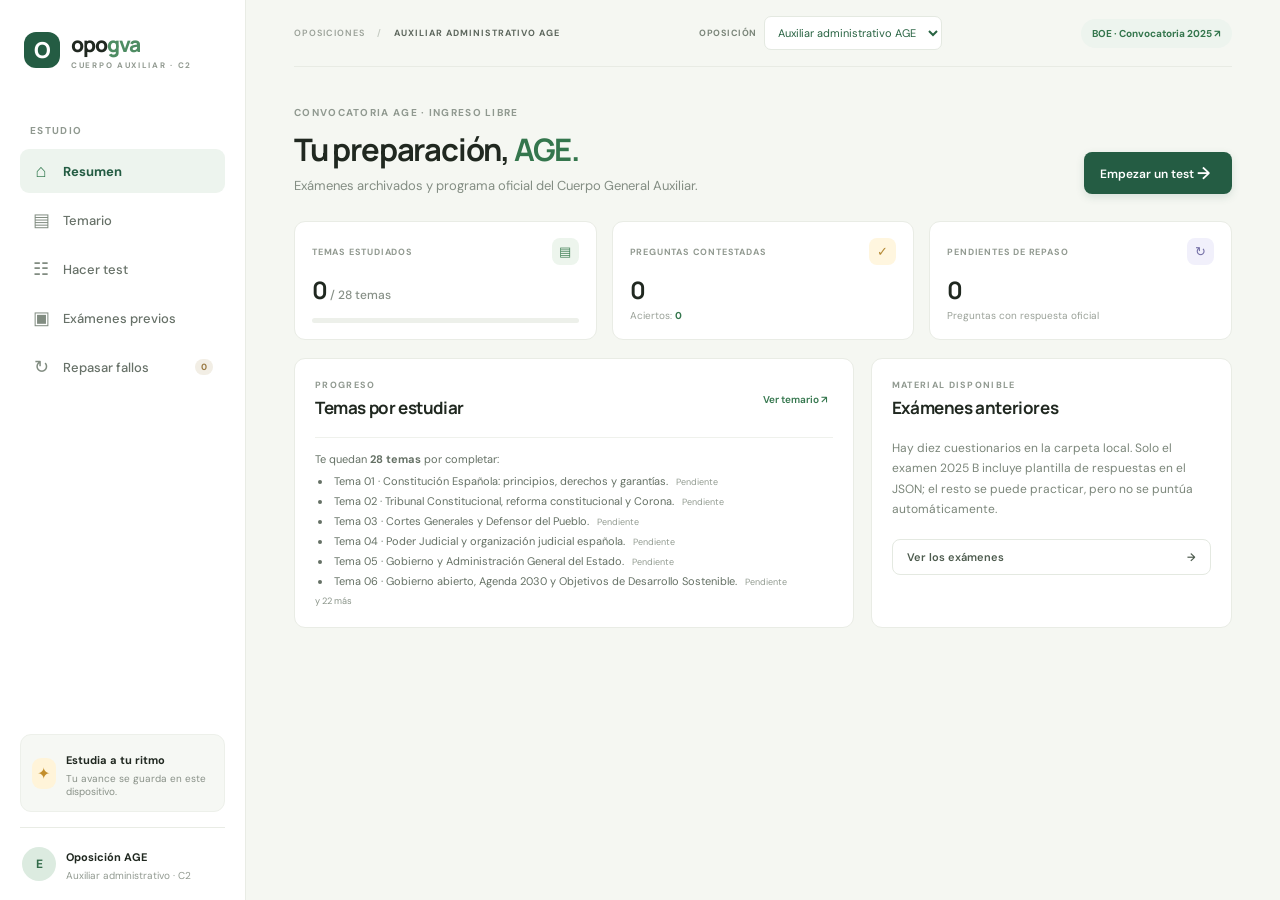
==== age.html @ a56fab12 "Añadir oposicion AUX ADM AGE" ====
<!doctype html>
<html lang="es"><head><meta charset="utf-8"><meta name="viewport" content="width=device-width,initial-scale=1"><meta name="theme-color" content="#f5f7f2"><title>OpoGVA · Auxiliar AGE</title><link rel="stylesheet" href="css/styles.css"><script src="js/age-exams.js" defer></script><script src="js/age-app.js" defer></script></head>
<body><div class="app-shell"><aside class="sidebar"><a class="brand" href="#inicio"><span class="brand-mark">O</span><span>opo<span class="brand-accent">gva</span><small>CUERPO AUXILIAR · C2</small></span></a><div class="nav-label">ESTUDIO</div><nav class="main-nav" aria-label="Navegación"><button class="nav-item active" data-age-view="inicio"><span>⌂</span> Resumen</button><button class="nav-item" data-age-view="temario"><span>▤</span> Temario</button><button class="nav-item" data-age-view="test"><span>☷</span> Hacer test</button><button class="nav-item" data-age-view="examenes"><span>▣</span> Exámenes previos</button><button class="nav-item" data-age-view="fallos"><span>↻</span> Repasar fallos <b class="error-badge" id="age-error-badge">0</b></button></nav><div class="sidebar-bottom"><div class="streak-icon">✦</div><div><strong>Estudia a tu ritmo</strong><p>Tu avance se guarda en este dispositivo.</p></div></div><div class="profile"><div class="avatar">E</div><div><strong>Oposición AGE</strong><small>Auxiliar administrativo · C2</small></div></div></aside>
<main class="main-content"><header class="topbar"><div class="breadcrumb">OPOSICIONES <span>/</span> <strong>AUXILIAR ADMINISTRATIVO AGE</strong></div><label class="opposition-switch-label" for="opposition-switch-age">Oposición<select id="opposition-switch-age" class="opposition-switch"><option value="gva">Auxiliar administrativo GVA</option><option value="age" selected>Auxiliar administrativo AGE</option></select></label><a class="source-chip" href="https://boe.es/buscar/doc.php?id=BOE-A-2025-26262" target="_blank" rel="noopener">BOE · Convocatoria 2025 ↗</a></header>
<section id="age-view-inicio" class="view active-view"><div class="welcome-row"><div><p class="eyebrow">CONVOCATORIA AGE · INGRESO LIBRE</p><h1>Tu preparación, <em>AGE.</em></h1><p class="subtitle">Exámenes archivados y programa oficial del Cuerpo General Auxiliar.</p></div><button class="primary-button" data-age-go="test">Empezar un test <span>→</span></button></div><div class="stats-grid"><article class="stat-card"><div class="stat-top"><span>TEMAS ESTUDIADOS</span><span class="stat-icon green">▤</span></div><div class="stat-value"><span id="age-topics-done">0</span><small> / 28 temas</small></div><div class="progress-track"><span id="age-topic-progress"></span></div></article><article class="stat-card"><div class="stat-top"><span>PREGUNTAS CONTESTADAS</span><span class="stat-icon yellow">✓</span></div><div class="stat-value" id="age-answered-count">0</div><div class="stat-note">Aciertos: <strong id="age-correct-count">0</strong></div></article><article class="stat-card"><div class="stat-top"><span>PENDIENTES DE REPASO</span><span class="stat-icon lilac">↻</span></div><div class="stat-value" id="age-missed-count">0</div><div class="stat-note">Preguntas con respuesta oficial</div></article></div><div class="content-grid"><section class="panel"><div class="panel-heading"><div><p class="eyebrow">PROGRESO</p><h2>Temas por estudiar</h2></div><button class="text-button" data-age-go="temario">Ver temario ↗</button></div><div id="age-remaining" class="topic-remaining"></div></section><section class="panel"><div class="panel-heading"><div><p class="eyebrow">MATERIAL DISPONIBLE</p><h2>Exámenes anteriores</h2></div></div><p class="panel-description">Hay diez cuestionarios en la carpeta local. Solo el examen 2025 B incluye plantilla de respuestas en el JSON; el resto se puede practicar, pero no se puntúa automáticamente.</p><button class="secondary-button wide-button" data-age-go="examenes">Ver los exámenes <span>→</span></button></section></div></section>
<section id="age-view-temario" class="view"><div class="page-heading"><p class="eyebrow">PROGRAMA OFICIAL · CONVOCATORIA 2025</p><h1>Temario <em>AGE.</em></h1><p class="subtitle">28 temas: 16 de Organización pública y 12 de Actividad administrativa y ofimática.</p></div><div class="notice"><span>ⓘ</span><p>En la carpeta AUX ADM AGE no hay apuntes desarrollados de temario, solo exámenes y documentos de preguntas. Aquí tienes el índice del programa vigente y el enlace al <a href="https://boe.es/buscar/doc.php?id=BOE-A-2025-26262" target="_blank" rel="noopener">Anexo I, apartado 5 del BOE</a>, que contiene el temario oficial completo. La carpeta ADMIN AGE contiene material de otro cuerpo y no se mezcla con esta oposición.</p></div><div id="age-topic-list" class="topic-list"></div></section>
<section id="age-view-test" class="view"><div class="page-heading"><p class="eyebrow">PRÁCTICA CON EXÁMENES AGE</p><h1>Hacer un <em>test.</em></h1><p class="subtitle">Practica un examen o mezcla todas las preguntas archivadas.</p></div><div class="notice"><span>ⓘ</span><p>Las preguntas sin respuesta en el JSON se muestran para practicar, pero no se puntúan. Consulta el PDF original para comprobarlas.</p></div><div class="test-setup panel"><label for="age-test-exam">Examen</label><select id="age-test-exam"></select><label for="age-test-size">Preguntas</label><select id="age-test-size"><option value="10">10 preguntas</option><option value="20">20 preguntas</option><option value="all">Todas las preguntas</option></select><button class="primary-button" id="age-start-test">Comenzar test →</button></div><div id="age-quiz-source" class="exam-source"></div><div id="age-quiz-area"></div></section>
<section id="age-view-examenes" class="view"><div class="page-heading"><p class="eyebrow">CUESTIONARIOS DE AÑOS ANTERIORES</p><h1>Exámenes <em>AGE.</em></h1><p class="subtitle">Diez exámenes en JSON con acceso a los PDF originales.</p></div><div class="test-setup panel"><label for="age-exam-select">Convocatoria</label><select id="age-exam-select"></select><label for="age-exam-size">Preguntas</label><select id="age-exam-size"><option value="10">10 preguntas</option><option value="20">20 preguntas</option><option value="all">Examen completo</option></select><button class="primary-button" id="age-start-exam">Empezar examen →</button></div><div id="age-exam-source" class="exam-source"></div><div id="age-exam-area"></div></section>
<section id="age-view-fallos" class="view"><div class="page-heading"><p class="eyebrow">REPETICIÓN INTELIGENTE</p><h1>Repaso de <em>fallos AGE.</em></h1><p class="subtitle">Preguntas falladas cuya respuesta consta en la plantilla disponible.</p></div><div id="age-review-area"></div></section>
</main></div></body></html>
---- css/styles.css ----
@import url('https://fonts.googleapis.com/css2?family=DM+Sans:wght@400;500;600;700&family=Manrope:wght@400;500;600;700;800&display=swap');
:root{font-family:'DM Sans',sans-serif;color:#202820;background:#f5f7f2;font-synthesis:none;text-rendering:optimizeLegibility;--green:#245c43;--muted:#7d877d;--line:#e9ece5;--paper:#fff}*{box-sizing:border-box}body{margin:0;min-width:320px}.app-shell{min-height:100vh}.sidebar{position:fixed;inset:0 auto 0 0;width:246px;background:#fff;border-right:1px solid var(--line);padding:30px 20px 18px;display:flex;flex-direction:column;z-index:2}.brand{display:flex;align-items:center;gap:11px;color:#202820;text-decoration:none;font-family:Manrope,sans-serif;font-size:21px;font-weight:800;letter-spacing:-1px;margin:0 0 54px 4px}.brand-mark{width:36px;height:36px;background:#245c43;color:white;border-radius:12px;display:grid;place-items:center;font-size:22px}.brand-accent{color:#4e8c63}.brand small{display:block;font-family:'DM Sans',sans-serif;font-size:8px;letter-spacing:1.7px;color:#929a91;font-weight:700;margin-top:2px}.nav-label,.eyebrow{font-size:10px;font-weight:700;letter-spacing:1.3px;color:#909990}.nav-label{padding:0 10px;margin-bottom:12px}.main-nav{display:grid;gap:5px}.nav-item{height:44px;border:0;background:transparent;text-align:left;padding:0 12px;color:#677168;border-radius:9px;font:500 13px 'DM Sans',sans-serif;cursor:pointer;display:flex;align-items:center;gap:13px}.nav-item span{font-size:18px;width:18px;text-align:center;color:#818c81}.nav-item.active{background:#edf4ee;color:#245c43;font-weight:700}.nav-item.active span{color:#347b50}.sidebar-bottom{margin-top:auto;background:#f6f8f4;border:1px solid #edf0ea;border-radius:11px;padding:13px 11px;display:flex;align-items:center;gap:10px}.streak-icon{width:31px;height:31px;display:grid;place-items:center;background:#fff4d9;border-radius:9px;color:#c38e2b}.sidebar-bottom strong,.profile strong{font-size:11px}.sidebar-bottom p{font-size:10px;color:#899188;margin:3px 0 0}.profile{border-top:1px solid var(--line);padding:17px 2px 0;margin-top:15px;display:flex;align-items:center;gap:10px}.avatar{width:34px;height:34px;background:#dcebe0;border-radius:50%;display:grid;place-items:center;color:#326b49;font-weight:700;font-size:12px}.profile small{display:block;color:#929a91;font-size:10px;margin-top:3px}.more{margin-left:auto;color:#8b948a;font-size:20px}.main-content{margin-left:246px;max-width:1500px;padding:0 48px 30px}.topbar{height:67px;border-bottom:1px solid #e8ebe4;display:flex;align-items:center;justify-content:space-between}.breadcrumb{font-size:9px;letter-spacing:1px;color:#9aa198;font-weight:600}.breadcrumb span{padding:0 9px;color:#c3c9c0}.breadcrumb strong{color:#5d675d}.icon-button{border:1px solid var(--line);background:#fff;width:32px;height:32px;border-radius:9px;color:#657167}.view{display:none;padding-top:39px}.active-view{display:block}.welcome-row{display:flex;justify-content:space-between;align-items:end;margin-bottom:27px}.eyebrow{margin:0 0 9px}h1,h2,h3,p{margin-top:0}h1{font:700 31px Manrope,sans-serif;letter-spacing:-1.2px;margin-bottom:7px}h1 em{font-style:normal;color:#34764d}.subtitle{font-size:13px;color:#838d83;margin-bottom:0}.primary-button{height:42px;border:0;border-radius:8px;background:#245c43;color:white;padding:0 16px;font:600 12px 'DM Sans',sans-serif;cursor:pointer;box-shadow:0 3px 8px #245c4325}.primary-button span{font-size:17px;vertical-align:-1px;margin-right:6px}.stats-grid{display:grid;grid-template-columns:repeat(3,1fr);gap:15px;margin-bottom:18px}.stat-card,.panel{background:#fff;border:1px solid #e9ece5;border-radius:11px}.stat-card{padding:16px 17px 15px;min-height:119px}.stat-top{display:flex;align-items:center;justify-content:space-between;color:#929a91;font-size:9px;font-weight:700;letter-spacing:.8px}.stat-icon{width:27px;height:27px;border-radius:8px;display:grid;place-items:center;font-size:13px}.green{color:#438258;background:#edf5ed}.yellow{color:#b48935;background:#fff6df}.lilac{color:#7671a7;background:#f1f0fb}.stat-value{font:700 24px Manrope,sans-serif;margin:8px 0 3px;letter-spacing:-.7px}.stat-value small{font:500 12px 'DM Sans',sans-serif;color:#879087;letter-spacing:0}.stat-note{font-size:10px;color:#9aa198}.content-grid{display:grid;grid-template-columns:1.55fr 1fr;gap:17px}.panel{padding:20px}.panel-heading{display:flex;align-items:center;justify-content:space-between}.panel-heading .eyebrow{font-size:9px;margin-bottom:5px}.panel h2{font:700 17px Manrope,sans-serif;letter-spacing:-.4px;margin-bottom:0}.text-button{border:0;background:transparent;color:#34764d;font:600 10px 'DM Sans',sans-serif;cursor:pointer}.text-button span{font-size:14px;margin-left:5px}.week-days{display:grid;grid-template-columns:repeat(7,1fr);gap:7px;margin-top:21px}.day{border:1px solid #edf0ea;border-radius:8px;text-align:center;padding:9px 2px;color:#8e978d;font-size:9px}.day b{display:block;font-size:12px;color:#4b554b;margin-top:6px}.day.today{border-color:#a4c5a7;background:#f1f7f0;color:#34764d}.day.today b{color:#245c43}.plan-empty{display:flex;align-items:center;gap:12px;border-top:1px solid #eff1ec;margin-top:17px;padding-top:16px}.empty-spark{width:35px;height:35px;flex:0 0 auto;border-radius:10px;background:#f1f6ee;color:#51845b;display:grid;place-items:center}.plan-empty strong{font-size:11px}.plan-empty p{font-size:10px;color:#899188;margin:4px 0 0;line-height:1.5}.round-arrow{border:1px solid #e8ece5;background:white;color:#34764d;width:30px;height:30px;flex:0 0 auto;border-radius:50%;cursor:pointer;margin-left:auto}.next-card{display:flex;align-items:center;gap:11px;background:#f8faf6;border:1px solid #eff1ec;border-radius:9px;padding:13px 11px;margin-top:18px}.book-icon{width:35px;height:35px;flex:0 0 auto;border-radius:9px;background:#e8f1e7;color:#498258;display:grid;place-items:center;font-size:18px}.next-copy{flex:1}.tag{font-size:8px;font-weight:700;letter-spacing:.9px;color:#65906a}.next-copy h3{font:700 12px Manrope,sans-serif;margin:5px 0}.next-copy p{font-size:9px;line-height:1.45;color:#879087;margin:0}.quote{border-top:1px solid #eff1ec;margin-top:17px;padding-top:14px;display:flex;align-items:center;gap:8px}.quote span{font:28px Georgia;color:#9cba9d}.quote p{font:italic 11px Georgia;color:#718071;margin:0}.disclaimer{font-size:9px;color:#9aa198;margin-top:17px}.page-heading{margin:6px 0 23px}.page-heading h1{margin-bottom:8px}.notice{border:1px solid #e4eadf;background:#f0f5ed;border-radius:9px;padding:12px 14px;display:flex;gap:10px;align-items:center;color:#547052;font-size:11px;margin-bottom:19px}.notice p{margin:0;line-height:1.5}.topic-list{display:grid;gap:10px}.topic{display:flex;align-items:center;gap:13px;padding:15px 16px;background:white;border:1px solid var(--line);border-radius:10px}.topic-number{width:33px;height:33px;display:grid;place-items:center;background:#f0f5ee;border-radius:9px;color:#34764d;font-size:11px;font-weight:700}.topic h3{font:700 13px Manrope,sans-serif;margin:0 0 4px}.topic p{font-size:10px;color:#899188;margin:0}.topic-status{margin-left:auto;color:#8d968c;font-size:9px}.quiz-card{max-width:720px;background:#fff;border:1px solid var(--line);border-radius:12px;padding:24px}.quiz-meta{display:flex;justify-content:space-between;color:#8e978d;font-size:10px}.quiz-progress{height:4px;background:#edf0ea;border-radius:4px;margin:13px 0 25px;overflow:hidden}.quiz-progress span{display:block;height:100%;background:#4b8658;transition:width .2s}.quiz-card h2{font:700 18px/1.5 Manrope,sans-serif;letter-spacing:-.4px;margin-bottom:19px}.answers{display:grid;gap:9px}.answer{padding:12px 13px;border:1px solid #e8ece5;border-radius:8px;background:white;text-align:left;font:12px 'DM Sans',sans-serif;color:#455045;cursor:pointer}.answer:hover{border-color:#a8c6a6}.answer.correct{border-color:#67a274;background:#eff7ef;color:#28623d}.answer.incorrect{border-color:#d89a91;background:#fff2f0;color:#9a4035}.answer:disabled{cursor:default}.feedback{font-size:12px;line-height:1.6;margin-top:14px;padding:11px;border-radius:8px;background:#f5f7f2}.quiz-actions{display:flex;justify-content:flex-end;margin-top:17px}.secondary-button{border:1px solid #e4e9e1;background:#fff;border-radius:8px;padding:10px 14px;font:600 11px 'DM Sans',sans-serif;color:#4d5b4e;cursor:pointer}.flashcard-wrap{max-width:620px}.flashcard{width:100%;min-height:270px;padding:26px;border:1px solid #e4eadf;border-radius:14px;background:linear-gradient(145deg,#fff 40%,#f0f5ed);display:flex;flex-direction:column;text-align:left;cursor:pointer;color:#263327}.flashcard .eyebrow{width:100%;display:flex;justify-content:space-between}.flashcard strong{font:700 21px/1.5 Manrope,sans-serif;max-width:480px;margin:auto 0;letter-spacing:-.5px}.card-hint{font-size:10px;color:#7a8b79;margin-top:25px}.flash-controls{display:flex;justify-content:space-between;margin-top:12px}
@media(max-width:900px){.sidebar{width:205px;padding-inline:15px}.main-content{margin-left:205px;padding-inline:27px}.content-grid{grid-template-columns:1fr}.continue-panel{min-height:210px}}@media(max-width:620px){.sidebar{position:static;width:auto;height:auto;padding:12px 15px;border-right:0;border-bottom:1px solid var(--line);display:block}.brand{margin:0 0 12px}.nav-label,.sidebar-bottom,.profile{display:none}.main-nav{display:flex;overflow:auto;gap:4px}.nav-item{white-space:nowrap;height:38px;padding-inline:10px;font-size:11px;gap:7px}.nav-item span{font-size:15px}.main-content{margin-left:0;padding:0 16px 25px}.topbar{height:50px}.breadcrumb{font-size:8px}.view{padding-top:27px}.welcome-row{align-items:start;flex-direction:column;gap:17px}h1{font-size:26px}.primary-button{height:39px}.stats-grid{gap:8px}.stat-card{padding:12px 10px;min-height:108px}.stat-top{font-size:7px;letter-spacing:.4px}.stat-icon{width:23px;height:23px}.stat-value{font-size:19px}.stat-value small{font-size:10px}.stat-note{font-size:9px}.panel{padding:15px}.week-days{gap:4px}.day{font-size:8px;padding:8px 0}.day b{font-size:11px}.text-button{font-size:9px}.quiz-card{padding:17px}.quiz-card h2{font-size:16px}.flashcard{min-height:240px;padding:20px}.flashcard strong{font-size:18px}}
/* Estudio por convocatoria, diseño adaptable */
.source-chip{font-size:10px;color:#34764d;background:#edf4ee;border-radius:20px;padding:8px 11px;text-decoration:none;font-weight:700}.progress-track,.quiz-progress{height:5px;background:#edf0ea;border-radius:8px;overflow:hidden}.progress-track{margin-top:12px}.progress-track span,.quiz-progress span{display:block;height:100%;background:#4b8658;border-radius:8px;transition:width .25s}.stat-note strong{color:#34764d}.block-progress{display:grid;gap:20px;margin-top:22px}.block-row>div:first-child{display:flex;justify-content:space-between;align-items:center;font-size:11px}.block-row strong{font-size:12px}.block-row span{font-size:10px;color:#879087}.panel-description{font-size:12px;line-height:1.7;color:#7b867a;margin:19px 0}.wide-button{width:100%;display:flex;justify-content:space-between;align-items:center}.official-note{border-top:1px solid #eff1ec;margin-top:20px;padding-top:13px;color:#929a91;font-size:9px;line-height:1.6}.topic-filters{display:flex;gap:7px;margin:0 0 15px}.filter-button{border:1px solid #e6eae3;background:#fff;border-radius:20px;padding:8px 12px;color:#687368;font:600 10px 'DM Sans',sans-serif;cursor:pointer}.filter-button span{color:#97a096;margin-left:4px}.filter-button.active{background:#edf4ee;border-color:#dce9dc;color:#286342}.topic-list{display:grid;gap:9px}.topic-card{background:#fff;border:1px solid #e7ebe4;border-radius:10px;overflow:hidden}.topic-card[open]{border-color:#cbdcc9}.topic-card summary{list-style:none;display:flex;align-items:center;gap:12px;padding:13px 15px;cursor:pointer}.topic-card summary::-webkit-details-marker{display:none}.topic-number{width:33px;height:33px;flex:0 0 auto;display:grid;place-items:center;background:#f0f5ee;border-radius:9px;color:#34764d;font-weight:700;font-size:11px}.topic-title{flex:1}.topic-title small{display:block;color:#9aa198;font-size:8px;font-weight:700;letter-spacing:.9px;margin-bottom:4px}.topic-title strong{display:block;font:700 12px/1.5 Manrope,sans-serif}.topic-state{font-size:9px;color:#718071;white-space:nowrap}.topic-state.is-done{color:#34764d;font-weight:700}.topic-body{border-top:1px solid #eff1ec;margin:0 15px;padding:13px 0 15px 45px}.topic-body>p{font-size:11px;line-height:1.7;color:#596459;margin:0 0 12px}.source-links{display:flex;flex-wrap:wrap;align-items:center;gap:7px}.source-links strong{width:100%;font-size:9px;color:#8c968b;text-transform:uppercase;letter-spacing:.7px}.source-links a,.feedback a,.review-source a{font-size:10px;color:#34764d;text-decoration:none;border:1px solid #e4ece2;border-radius:6px;padding:6px 8px}.source-links a:hover,.feedback a:hover,.review-source a:hover{text-decoration:underline}.topic-actions{display:flex;align-items:center;gap:14px;margin-top:13px}.topic-actions .secondary-button{font-size:10px;padding:8px 10px}.topic-actions .text-button{font-size:10px}.test-setup{display:grid;grid-template-columns:1fr 1fr auto;gap:8px 12px;align-items:end;max-width:850px;margin-bottom:16px}.test-setup label{font-size:9px;font-weight:700;color:#7b867a;text-transform:uppercase;letter-spacing:.7px}.test-setup select{height:39px;border:1px solid #e4e9e1;border-radius:7px;background:#fff;padding:0 10px;color:#445044;font:11px 'DM Sans',sans-serif;min-width:0}.test-setup .primary-button{grid-column:1/-1;justify-self:end}.quiz-card{max-width:850px;padding:22px}.quiz-meta{display:flex;justify-content:space-between;color:#8e978d;font-size:9px;font-weight:700;letter-spacing:.6px}.quiz-progress{margin:12px 0 22px}.quiz-card h2,.review-card h2{font:700 17px/1.55 Manrope,sans-serif;letter-spacing:-.3px}.answers{display:grid;gap:8px}.answer{display:flex;align-items:center;gap:9px;padding:11px 12px;border:1px solid #e8ece5;border-radius:8px;background:#fff;text-align:left;font:11px/1.5 'DM Sans',sans-serif;color:#455045;cursor:pointer}.answer b{display:grid;place-items:center;width:22px;height:22px;flex:0 0 auto;background:#f5f7f2;border-radius:6px;color:#677468;font-size:9px}.answer:hover:not(:disabled){border-color:#a8c6a6}.answer.correct{border-color:#67a274;background:#eff7ef;color:#28623d}.answer.incorrect{border-color:#d89a91;background:#fff2f0;color:#9a4035}.answer:disabled{cursor:default}.feedback{font-size:11px;line-height:1.6;margin-top:12px;padding:12px;border-radius:8px;background:#f5f7f2}.feedback p{margin:4px 0 9px}.feedback.good{background:#eff7ef;color:#28623d}.feedback.bad{background:#fff5f1;color:#7b463e}.feedback small{display:block;margin-top:8px}.feedback a{display:inline-block;background:white}.quiz-actions{display:flex;justify-content:flex-end;margin-top:14px}.secondary-button:disabled{opacity:.45;cursor:default}.result-card{max-width:850px;text-align:center;padding:34px 20px}.result-card h2,.empty-review h2{font:700 20px Manrope,sans-serif;margin:13px 0 5px}.result-card p,.empty-review p{font-size:12px;color:#7c867b}.result-card .primary-button{margin-top:7px}.error-badge{margin-left:auto;border-radius:20px;background:#f2eee5;color:#9a7942;padding:2px 6px;font-size:9px}.review-count{font-size:11px;color:#798479}.review-card{padding:18px;margin-bottom:11px;max-width:850px}.review-card h2{margin:15px 0}.review-source{margin-top:12px;font-size:10px;color:#34764d}.review-source summary{cursor:pointer}.review-source p{font-size:11px;line-height:1.6;color:#566256}.review-feedback .feedback{margin-top:10px}.empty-review{text-align:center;padding:35px 20px;max-width:850px}.empty-review>span{display:inline-grid;place-items:center;width:38px;height:38px;border-radius:12px;background:#edf5ed;color:#34764d}.empty-review h2{font-size:17px}.empty-review p{line-height:1.6;margin-bottom:0}.source-chip:focus-visible,button:focus-visible,select:focus-visible,summary:focus-visible{outline:3px solid #94bd91;outline-offset:2px}
@media(max-width:700px){.sidebar{position:sticky;top:0;z-index:4;padding:9px 11px;background:#fff}.brand{font-size:18px;margin:0 0 9px}.brand-mark{width:31px;height:31px}.brand small{font-size:7px}.nav-label,.sidebar-bottom,.profile{display:none}.main-nav{display:flex;overflow-x:auto;gap:4px}.nav-item{white-space:nowrap;height:37px;padding:0 9px;font-size:10px;gap:5px}.nav-item span{font-size:14px}.main-content{margin:0;padding:0 13px 24px}.topbar{height:45px}.breadcrumb{font-size:7px;letter-spacing:.6px}.source-chip{font-size:8px;padding:6px 8px}.view{padding-top:23px}.welcome-row{align-items:flex-start;flex-direction:column;gap:14px}h1{font-size:25px}.subtitle{font-size:11px;line-height:1.6}.stats-grid{grid-template-columns:1fr;gap:8px}.stat-card{min-height:0;padding:12px 13px}.stat-value{font-size:20px;margin:5px 0}.stat-note{font-size:9px}.content-grid{grid-template-columns:1fr;gap:10px}.panel{padding:15px}.page-heading{margin-bottom:18px}.page-heading h1{font-size:27px}.notice{font-size:10px;align-items:flex-start}.topic-card summary{gap:9px;padding:11px 10px}.topic-title strong{font-size:10px}.topic-state{font-size:8px}.topic-body{padding-left:0;margin:0 11px}.topic-actions{flex-wrap:wrap}.topic-filters{overflow-x:auto}.filter-button{white-space:nowrap}.test-setup{grid-template-columns:1fr 1fr;padding:13px;gap:8px}.test-setup label{grid-row:1}.test-setup select{width:100%}.test-setup .primary-button{grid-column:1/-1;width:100%}.quiz-card{padding:15px}.quiz-card h2,.review-card h2{font-size:15px}.answer{font-size:10px;padding:10px}.block-progress{gap:16px}}
.material-link{display:inline-flex;align-items:center;gap:6px;padding:9px 11px;border:1px solid #dfeade;background:#f3f7f1;border-radius:7px;text-decoration:none;color:#286342;font-size:10px;font-weight:700}.topic-body>.material-link{margin:0 0 13px}.exam-source{display:flex;align-items:center;justify-content:space-between;gap:10px;max-width:850px;margin:0 0 14px;color:#829082;font-size:9px}.exam-source:empty{display:none}.exam-source .material-link{background:#fff}.nav-item{position:relative}.nav-item .error-badge{margin-left:auto}.source-chip:focus-visible,.material-link:focus-visible{outline:3px solid #94bd91;outline-offset:2px}
@media(max-width:700px){.main-nav{scrollbar-width:none}.main-nav::-webkit-scrollbar{display:none}.nav-item{flex:0 0 auto}.exam-source{align-items:flex-start;flex-direction:column}.topic-title{min-width:0}.topic-title strong{overflow-wrap:anywhere}.topic-state{font-size:7px}}
.material-view{border:1px solid #e3e9df;border-radius:9px;background:#fbfcfa;margin:12px 0 16px;overflow:hidden}.material-view>summary{padding:12px 13px;color:#286342;font-size:11px;font-weight:700;cursor:pointer;list-style:none}.material-view>summary::-webkit-details-marker{display:none}.material-view>summary:after{content:'＋';float:right;color:#66876a}.material-view[open]>summary:after{content:'−'}.markdown-body{border-top:1px solid #e9eee6;padding:16px;color:#384339;background:#fff;font-size:12px;line-height:1.8}.markdown-body h1,.markdown-body h2,.markdown-body h3,.markdown-body h4{font-family:Manrope,sans-serif;color:#285b3e;letter-spacing:-.25px;margin:22px 0 8px}.markdown-body h1{font-size:21px}.markdown-body h2{font-size:17px}.markdown-body h3{font-size:14px}.markdown-body h4{font-size:12px}.markdown-body p{margin:8px 0;white-space:normal}.markdown-body ul,.markdown-body ol{padding-left:24px}.markdown-body li{margin:4px 0}.markdown-body a{color:#2d7048;overflow-wrap:anywhere}.markdown-body hr{border:0;border-top:1px solid #e8ece5;margin:18px 0}.markdown-body code{background:#f0f3ee;border-radius:4px;padding:1px 4px;font-size:.92em}.markdown-body strong{color:#263d2b}.loading-material{color:#8a9488}.notice a{color:#286342;font-weight:700}
@media(max-width:700px){.markdown-body{padding:12px;font-size:11px}.material-view>summary{font-size:10px}}

.test-setup select:disabled{background:#f5f7f2;color:#899388;cursor:not-allowed}
.topic-card{position:relative}.topic-card>summary{padding-right:150px}.topic-window-button{display:block;position:absolute;right:13px;top:50%;transform:translateY(-50%);z-index:2;border:1px solid #dce8da;background:#f6faf5;color:#286342;border-radius:7px;padding:7px 9px;font:600 9px 'DM Sans',sans-serif;cursor:pointer}.topic-window-button:hover{background:#eaf3e8}.topic-window-button:focus-visible{outline:3px solid #94bd91;outline-offset:2px}@media(max-width:700px){.topic-card>summary{padding-right:119px}.topic-window-button{right:8px;padding:7px 6px;font-size:8px}}


.study-controls{display:flex;flex-wrap:wrap;gap:10px;margin:12px 0 16px}.study-controls label{display:grid;gap:5px;color:#748074;font-size:9px;font-weight:700;text-transform:uppercase;letter-spacing:.5px}.study-controls select{min-width:190px;height:35px;padding:0 9px;border:1px solid #e4e9e1;border-radius:7px;background:#fff;color:#445044;font:11px 'DM Sans',sans-serif}.topic-remaining{margin-top:18px;padding-top:14px;border-top:1px solid #eff1ec;font-size:11px;color:#657165}.topic-remaining p{margin:0 0 8px}.topic-remaining ul{display:grid;gap:6px;margin:0;padding-left:17px}.topic-remaining li{padding-left:2px}.topic-remaining li span{margin-left:5px;color:#929b91;font-size:9px}.topic-remaining small{display:block;margin-top:7px;color:#8a9489}.topic-remaining .all-topics-done{color:#34764d;font-weight:700}
.topic-window-button{top:12px;transform:none}.topic-quick-controls{padding:0 15px 12px}.topic-quick-controls .study-controls{margin:0}@media(max-width:700px){.topic-quick-controls{padding:0 10px 10px}.topic-quick-controls .study-controls{gap:7px}.topic-quick-controls .study-controls select{min-width:0;width:min(100%,210px)}}
.opposition-switch-label{display:flex;align-items:center;gap:7px;color:#7b867a;font-size:9px;font-weight:700;text-transform:uppercase;letter-spacing:.5px;white-space:nowrap}.opposition-switch{height:34px;max-width:230px;padding:0 9px;border:1px solid #e4e9e1;border-radius:7px;background:#fff;color:#286342;font:11px 'DM Sans',sans-serif}.age-topic{padding:14px 15px}.age-topic-heading{display:flex;align-items:center;gap:12px}.age-topic .study-controls{margin:12px 0 8px}.age-program-link{display:inline-block;color:#34764d;font-size:10px;text-decoration:none}.age-program-link:hover{text-decoration:underline}@media(max-width:700px){.topbar{gap:7px}.opposition-switch-label{font-size:7px;gap:4px}.opposition-switch{max-width:145px;font-size:9px;padding:0 5px}.age-topic{padding:12px}.age-topic .study-controls{gap:7px}.age-topic .study-controls select{min-width:0;width:min(100%,210px)}}
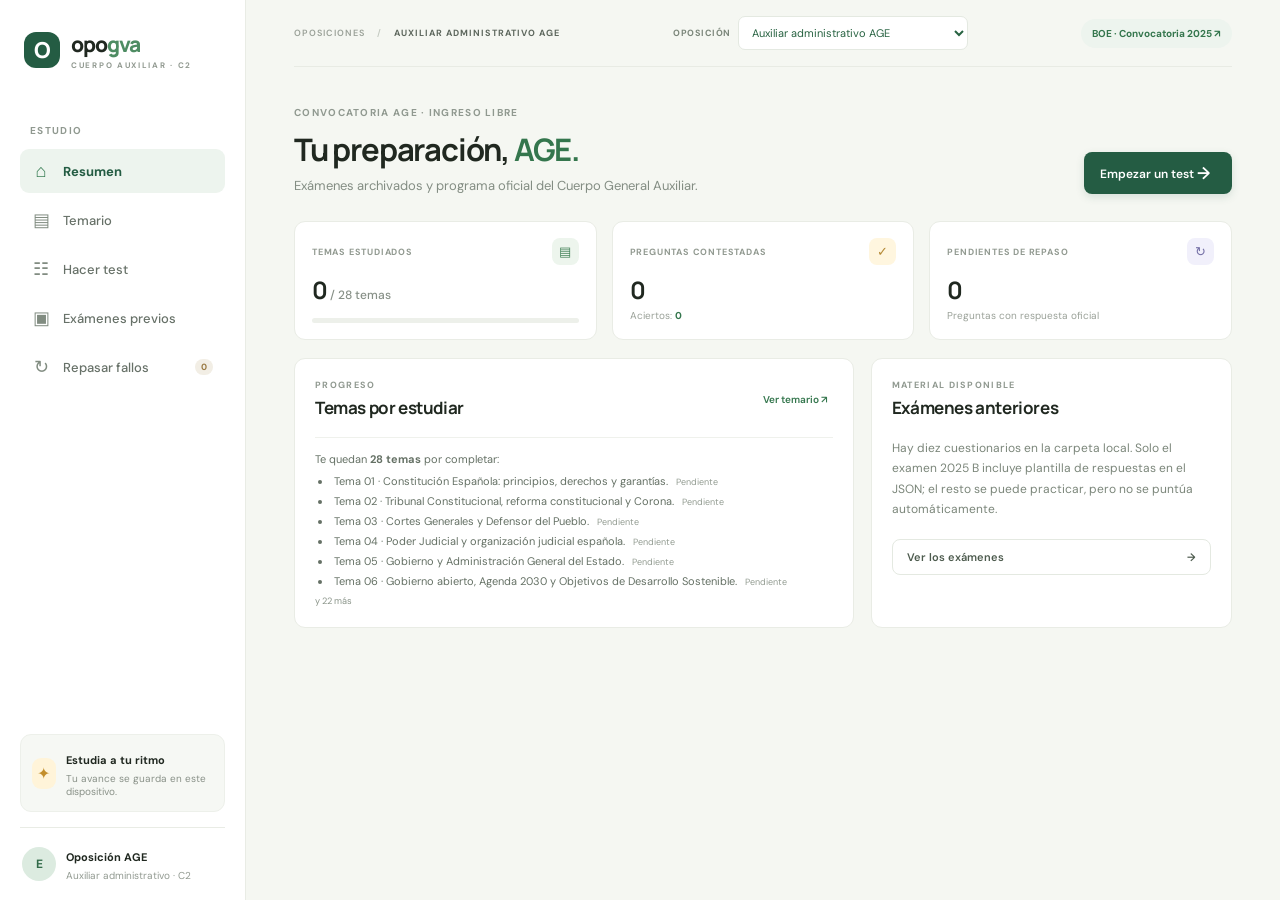
==== commit 945f6bac: "feat: add GSI AGE exam practice Add the GSI AGE study page, historical exams, answer templates, and " ====
--- a/age.html
+++ b/age.html
@@ -1,9 +1,9 @@
 <!doctype html>
-<html lang="es"><head><meta charset="utf-8"><meta name="viewport" content="width=device-width,initial-scale=1"><meta name="theme-color" content="#f5f7f2"><title>OpoGVA · Auxiliar AGE</title><link rel="stylesheet" href="css/styles.css"><script src="js/age-exams.js" defer></script><script src="js/age-app.js" defer></script></head>
+<html lang="es"><head><meta charset="utf-8"><meta name="viewport" content="width=device-width,initial-scale=1"><meta name="theme-color" content="#f5f7f2"><title>OpoGVA · Auxiliar AGE</title><link rel="stylesheet" href="css/styles.css"><script src="js/quiz-speech.js" defer></script><script src="js/age-exams.js" defer></script><script src="js/age-materials.js" defer></script><script src="js/age-material-format.js" defer></script><script src="js/age-app.js" defer></script></head>
 <body><div class="app-shell"><aside class="sidebar"><a class="brand" href="#inicio"><span class="brand-mark">O</span><span>opo<span class="brand-accent">gva</span><small>CUERPO AUXILIAR · C2</small></span></a><div class="nav-label">ESTUDIO</div><nav class="main-nav" aria-label="Navegación"><button class="nav-item active" data-age-view="inicio"><span>⌂</span> Resumen</button><button class="nav-item" data-age-view="temario"><span>▤</span> Temario</button><button class="nav-item" data-age-view="test"><span>☷</span> Hacer test</button><button class="nav-item" data-age-view="examenes"><span>▣</span> Exámenes previos</button><button class="nav-item" data-age-view="fallos"><span>↻</span> Repasar fallos <b class="error-badge" id="age-error-badge">0</b></button></nav><div class="sidebar-bottom"><div class="streak-icon">✦</div><div><strong>Estudia a tu ritmo</strong><p>Tu avance se guarda en este dispositivo.</p></div></div><div class="profile"><div class="avatar">E</div><div><strong>Oposición AGE</strong><small>Auxiliar administrativo · C2</small></div></div></aside>
-<main class="main-content"><header class="topbar"><div class="breadcrumb">OPOSICIONES <span>/</span> <strong>AUXILIAR ADMINISTRATIVO AGE</strong></div><label class="opposition-switch-label" for="opposition-switch-age">Oposición<select id="opposition-switch-age" class="opposition-switch"><option value="gva">Auxiliar administrativo GVA</option><option value="age" selected>Auxiliar administrativo AGE</option></select></label><a class="source-chip" href="https://boe.es/buscar/doc.php?id=BOE-A-2025-26262" target="_blank" rel="noopener">BOE · Convocatoria 2025 ↗</a></header>
+<main class="main-content"><header class="topbar"><div class="breadcrumb">OPOSICIONES <span>/</span> <strong>AUXILIAR ADMINISTRATIVO AGE</strong></div><label class="opposition-switch-label" for="opposition-switch-age">Oposición<select id="opposition-switch-age" class="opposition-switch"><option value="gva">Auxiliar administrativo GVA</option><option value="age" selected>Auxiliar administrativo AGE</option><option value="valencia">Ayuntamiento de València</option><option value="gsi-age">Gestión de Sistemas e Informática AGE</option></select></label><a class="source-chip" href="https://boe.es/buscar/doc.php?id=BOE-A-2025-26262" target="_blank" rel="noopener">BOE · Convocatoria 2025 ↗</a></header>
 <section id="age-view-inicio" class="view active-view"><div class="welcome-row"><div><p class="eyebrow">CONVOCATORIA AGE · INGRESO LIBRE</p><h1>Tu preparación, <em>AGE.</em></h1><p class="subtitle">Exámenes archivados y programa oficial del Cuerpo General Auxiliar.</p></div><button class="primary-button" data-age-go="test">Empezar un test <span>→</span></button></div><div class="stats-grid"><article class="stat-card"><div class="stat-top"><span>TEMAS ESTUDIADOS</span><span class="stat-icon green">▤</span></div><div class="stat-value"><span id="age-topics-done">0</span><small> / 28 temas</small></div><div class="progress-track"><span id="age-topic-progress"></span></div></article><article class="stat-card"><div class="stat-top"><span>PREGUNTAS CONTESTADAS</span><span class="stat-icon yellow">✓</span></div><div class="stat-value" id="age-answered-count">0</div><div class="stat-note">Aciertos: <strong id="age-correct-count">0</strong></div></article><article class="stat-card"><div class="stat-top"><span>PENDIENTES DE REPASO</span><span class="stat-icon lilac">↻</span></div><div class="stat-value" id="age-missed-count">0</div><div class="stat-note">Preguntas con respuesta oficial</div></article></div><div class="content-grid"><section class="panel"><div class="panel-heading"><div><p class="eyebrow">PROGRESO</p><h2>Temas por estudiar</h2></div><button class="text-button" data-age-go="temario">Ver temario ↗</button></div><div id="age-remaining" class="topic-remaining"></div></section><section class="panel"><div class="panel-heading"><div><p class="eyebrow">MATERIAL DISPONIBLE</p><h2>Exámenes anteriores</h2></div></div><p class="panel-description">Hay diez cuestionarios en la carpeta local. Solo el examen 2025 B incluye plantilla de respuestas en el JSON; el resto se puede practicar, pero no se puntúa automáticamente.</p><button class="secondary-button wide-button" data-age-go="examenes">Ver los exámenes <span>→</span></button></section></div></section>
-<section id="age-view-temario" class="view"><div class="page-heading"><p class="eyebrow">PROGRAMA OFICIAL · CONVOCATORIA 2025</p><h1>Temario <em>AGE.</em></h1><p class="subtitle">28 temas: 16 de Organización pública y 12 de Actividad administrativa y ofimática.</p></div><div class="notice"><span>ⓘ</span><p>En la carpeta AUX ADM AGE no hay apuntes desarrollados de temario, solo exámenes y documentos de preguntas. Aquí tienes el índice del programa vigente y el enlace al <a href="https://boe.es/buscar/doc.php?id=BOE-A-2025-26262" target="_blank" rel="noopener">Anexo I, apartado 5 del BOE</a>, que contiene el temario oficial completo. La carpeta ADMIN AGE contiene material de otro cuerpo y no se mezcla con esta oposición.</p></div><div id="age-topic-list" class="topic-list"></div></section>
+<section id="age-view-temario" class="view"><div class="page-heading"><p class="eyebrow">PROGRAMA OFICIAL · CONVOCATORIA 2025</p><h1>Temario <em>AGE.</em></h1><p class="subtitle">28 temas: 16 de Organización pública y 12 de Actividad administrativa y ofimática.</p></div><div class="notice"><span>ⓘ</span><p>Pulsa el título de un tema para abrirlo en una ventana de lectura, escucharlo en voz alta y, cuando se haya generado, descargar su MP3. Se muestran los apuntes de los bloques I y II; el tema 26 conserva la ficha de repaso porque no hay un archivo completo de Access en BLOQUE II. El archivo TEMA 24 de esa carpeta duplica el contenido del tema 23, por lo que Word y Excel se asocian a sus apuntes disponibles. El <a href="https://boe.es/buscar/doc.php?id=BOE-A-2025-26262" target="_blank" rel="noopener">Anexo I, apartado 5 del BOE</a> contiene el programa oficial completo; contrasta siempre la normativa vigente. La carpeta ADMIN AGE corresponde a otro cuerpo.</p></div><div id="age-topic-list" class="topic-list"></div></section>
 <section id="age-view-test" class="view"><div class="page-heading"><p class="eyebrow">PRÁCTICA CON EXÁMENES AGE</p><h1>Hacer un <em>test.</em></h1><p class="subtitle">Practica un examen o mezcla todas las preguntas archivadas.</p></div><div class="notice"><span>ⓘ</span><p>Las preguntas sin respuesta en el JSON se muestran para practicar, pero no se puntúan. Consulta el PDF original para comprobarlas.</p></div><div class="test-setup panel"><label for="age-test-exam">Examen</label><select id="age-test-exam"></select><label for="age-test-size">Preguntas</label><select id="age-test-size"><option value="10">10 preguntas</option><option value="20">20 preguntas</option><option value="all">Todas las preguntas</option></select><button class="primary-button" id="age-start-test">Comenzar test →</button></div><div id="age-quiz-source" class="exam-source"></div><div id="age-quiz-area"></div></section>
 <section id="age-view-examenes" class="view"><div class="page-heading"><p class="eyebrow">CUESTIONARIOS DE AÑOS ANTERIORES</p><h1>Exámenes <em>AGE.</em></h1><p class="subtitle">Diez exámenes en JSON con acceso a los PDF originales.</p></div><div class="test-setup panel"><label for="age-exam-select">Convocatoria</label><select id="age-exam-select"></select><label for="age-exam-size">Preguntas</label><select id="age-exam-size"><option value="10">10 preguntas</option><option value="20">20 preguntas</option><option value="all">Examen completo</option></select><button class="primary-button" id="age-start-exam">Empezar examen →</button></div><div id="age-exam-source" class="exam-source"></div><div id="age-exam-area"></div></section>
 <section id="age-view-fallos" class="view"><div class="page-heading"><p class="eyebrow">REPETICIÓN INTELIGENTE</p><h1>Repaso de <em>fallos AGE.</em></h1><p class="subtitle">Preguntas falladas cuya respuesta consta en la plantilla disponible.</p></div><div id="age-review-area"></div></section>
--- a/css/styles.css
+++ b/css/styles.css
@@ -10,9 +10,38 @@
 @media(max-width:700px){.markdown-body{padding:12px;font-size:11px}.material-view>summary{font-size:10px}}
 
 .test-setup select:disabled{background:#f5f7f2;color:#899388;cursor:not-allowed}
+.quiz-question{display:flex;align-items:flex-start;justify-content:space-between;gap:12px;margin:0 0 17px}.quiz-question h2{flex:1;margin:0}.read-question{flex:0 0 auto;white-space:nowrap}.read-question[aria-pressed=true]{border-color:#b8d2b5;background:#edf5ed;color:#286342}
 .topic-card{position:relative}.topic-card>summary{padding-right:150px}.topic-window-button{display:block;position:absolute;right:13px;top:50%;transform:translateY(-50%);z-index:2;border:1px solid #dce8da;background:#f6faf5;color:#286342;border-radius:7px;padding:7px 9px;font:600 9px 'DM Sans',sans-serif;cursor:pointer}.topic-window-button:hover{background:#eaf3e8}.topic-window-button:focus-visible{outline:3px solid #94bd91;outline-offset:2px}@media(max-width:700px){.topic-card>summary{padding-right:119px}.topic-window-button{right:8px;padding:7px 6px;font-size:8px}}
+@media(max-width:700px){.quiz-question{align-items:flex-start;flex-wrap:wrap}.quiz-question h2{flex-basis:100%}.read-question{font-size:10px;padding:8px 10px}}
 
 
 .study-controls{display:flex;flex-wrap:wrap;gap:10px;margin:12px 0 16px}.study-controls label{display:grid;gap:5px;color:#748074;font-size:9px;font-weight:700;text-transform:uppercase;letter-spacing:.5px}.study-controls select{min-width:190px;height:35px;padding:0 9px;border:1px solid #e4e9e1;border-radius:7px;background:#fff;color:#445044;font:11px 'DM Sans',sans-serif}.topic-remaining{margin-top:18px;padding-top:14px;border-top:1px solid #eff1ec;font-size:11px;color:#657165}.topic-remaining p{margin:0 0 8px}.topic-remaining ul{display:grid;gap:6px;margin:0;padding-left:17px}.topic-remaining li{padding-left:2px}.topic-remaining li span{margin-left:5px;color:#929b91;font-size:9px}.topic-remaining small{display:block;margin-top:7px;color:#8a9489}.topic-remaining .all-topics-done{color:#34764d;font-weight:700}
 .topic-window-button{top:12px;transform:none}.topic-quick-controls{padding:0 15px 12px}.topic-quick-controls .study-controls{margin:0}@media(max-width:700px){.topic-quick-controls{padding:0 10px 10px}.topic-quick-controls .study-controls{gap:7px}.topic-quick-controls .study-controls select{min-width:0;width:min(100%,210px)}}
-.opposition-switch-label{display:flex;align-items:center;gap:7px;color:#7b867a;font-size:9px;font-weight:700;text-transform:uppercase;letter-spacing:.5px;white-space:nowrap}.opposition-switch{height:34px;max-width:230px;padding:0 9px;border:1px solid #e4e9e1;border-radius:7px;background:#fff;color:#286342;font:11px 'DM Sans',sans-serif}.age-topic{padding:14px 15px}.age-topic-heading{display:flex;align-items:center;gap:12px}.age-topic .study-controls{margin:12px 0 8px}.age-program-link{display:inline-block;color:#34764d;font-size:10px;text-decoration:none}.age-program-link:hover{text-decoration:underline}@media(max-width:700px){.topbar{gap:7px}.opposition-switch-label{font-size:7px;gap:4px}.opposition-switch{max-width:145px;font-size:9px;padding:0 5px}.age-topic{padding:12px}.age-topic .study-controls{gap:7px}.age-topic .study-controls select{min-width:0;width:min(100%,210px)}}+.opposition-switch-label{display:flex;align-items:center;gap:7px;color:#7b867a;font-size:9px;font-weight:700;text-transform:uppercase;letter-spacing:.5px;white-space:nowrap}.opposition-switch{height:34px;max-width:230px;padding:0 9px;border:1px solid #e4e9e1;border-radius:7px;background:#fff;color:#286342;font:11px 'DM Sans',sans-serif}.age-topic{padding:14px 15px}.age-topic-heading{display:flex;align-items:center;gap:12px}.age-topic .study-controls{margin:12px 0 8px}.age-program-link{display:inline-block;color:#34764d;font-size:10px;text-decoration:none}.age-program-link:hover{text-decoration:underline}@media(max-width:700px){.topbar{gap:7px}.opposition-switch-label{font-size:7px;gap:4px}.opposition-switch{max-width:145px;font-size:9px;padding:0 5px}.age-topic{padding:12px}.age-topic .study-controls{gap:7px}.age-topic .study-controls select{min-width:0;width:min(100%,210px)}}
+.answer-references{display:flex;flex-wrap:wrap;gap:6px;margin:7px 0 9px}.answer-references .material-link{font-size:10px;padding:6px 8px}
+
+.markdown-body .exam-reference{margin:18px 0 22px;padding:11px 14px;border:1px solid #ead7a1;border-left:4px solid #d5a32c;border-radius:8px;background:#fff9e8;color:#70591f;font-size:12px;line-height:1.55}.markdown-body .exam-reference>strong{display:block;margin-bottom:6px;color:#705314;font-size:11px}.markdown-body .exam-reference>div{display:flex;flex-wrap:wrap;gap:6px}.markdown-body .exam-reference-year{display:inline-flex;align-items:center;gap:5px;padding:3px 8px;border-radius:999px;background:#fff0c5;color:#604b1d;font-size:10px}.markdown-body .exam-reference-year b{color:#654800}
+
+.markdown-body h3 .exam-reference-inline{display:inline-flex;align-items:center;gap:5px;margin-left:12px;vertical-align:middle;flex-wrap:wrap;font:500 10px/1.3 system-ui,-apple-system,"Segoe UI",sans-serif;letter-spacing:0}.markdown-body h3 .exam-reference-label{color:#8a6821;font-size:9px;font-weight:700}.markdown-body h3 .exam-reference-pill{display:inline-flex;padding:3px 7px;border:1px solid #f0d48c;border-radius:999px;background:#fff2cc;color:#705314;font-size:9px;font-weight:600}.markdown-body .exam-highlight{padding:0 .12em;border-radius:3px;background:#ffe08a;color:#493400;box-shadow:inset 0 -1px 0 #d7a62d;-webkit-box-decoration-break:clone;box-decoration-break:clone}
+
+.audio-count{margin-left:auto;border-radius:20px;background:#f2eee5;color:#9a7942;padding:2px 6px;font-size:9px}.audio-toolbar{max-width:850px;display:flex;align-items:center;justify-content:space-between;gap:12px;margin:0 0 14px;color:#718071;font-size:11px}.audio-toolbar .secondary-button{white-space:nowrap}.audio-list{max-width:850px;display:grid;gap:9px}.audio-card{display:flex;align-items:center;justify-content:space-between;gap:16px;padding:15px 17px;background:#fff;border:1px solid #e4e9e1;border-radius:10px}.audio-card-copy{display:flex;align-items:center;gap:12px;min-width:0}.audio-topic-number{display:grid;place-items:center;flex:0 0 38px;height:38px;border-radius:11px;background:#edf4ee;color:#286342;font-weight:700;font-size:12px}.audio-card-copy>div{display:grid;gap:3px;min-width:0}.audio-card-copy small{font-size:8px;letter-spacing:1px;color:#8a9589}.audio-card-copy strong{font-size:13px;line-height:1.4;color:#263328}.audio-status{font-size:10px;color:#929a90}.audio-status.is-available{color:#34764d}.audio-download{display:inline-flex;align-items:center;justify-content:center;gap:7px;flex:0 0 auto;border:1px solid #286342;border-radius:7px;padding:9px 12px;background:#286342;color:#fff;text-decoration:none;font:600 11px system-ui;cursor:pointer}.audio-download:hover{background:#1f5238}.audio-download.is-unavailable,.audio-download:disabled{border-color:#e0e5de;background:#f5f7f3;color:#939b91;cursor:not-allowed}.audio-download:focus-visible{outline:3px solid #94bd91;outline-offset:2px}.topic-actions .audio-download{padding:9px 11px}
+@media(max-width:700px){.audio-toolbar{align-items:flex-start;flex-direction:column}.audio-card{align-items:flex-start;flex-direction:column;padding:13px}.audio-card-copy{width:100%}.audio-download{width:100%}.audio-card-copy strong{font-size:11px}}
+.age-topic-open{display:flex;width:100%;align-items:center;gap:12px;padding:0;border:0;background:transparent;color:inherit;text-align:left;cursor:pointer}.age-topic-open .topic-title{flex:1;min-width:0}.age-topic-open .topic-title strong{line-height:1.45}.age-topic-open .age-topic-arrow{color:#34764d;font-size:16px}.age-topic-open:focus-visible{outline:3px solid #94bd91;outline-offset:3px}.age-topic .age-open-topic{margin-right:12px}.age-topic .age-program-link{margin-top:8px}
+@media(max-width:700px){.age-topic-open{gap:9px}.age-topic-open .topic-state{white-space:normal}.age-topic .age-open-topic{margin:6px 8px 0 0}}
+.topic-open{display:flex;width:100%;align-items:center;gap:12px;padding:0;border:0;background:transparent;color:inherit;text-align:left;cursor:pointer}.topic-open .topic-title{flex:1;min-width:0}.topic-open .topic-title strong{line-height:1.45}.topic-open .age-topic-arrow{color:#34764d;font-size:16px}.topic-open:focus-visible{outline:3px solid #94bd91;outline-offset:3px}
+@media(max-width:700px){.topic-open{gap:9px}.topic-open .topic-state{white-space:normal}}
+
+/* Acceso al resumen visual de cada tema */
+.topic-card-actions{display:flex;gap:8px;flex-wrap:wrap;padding:0 20px 12px}.topic-card-actions .topic-window-button{position:static;transform:none;margin:0}.topic-card-actions button:first-child{background:#edf6ef;border-color:#cfe2d2;color:#245f45;font-weight:650}.topic-card-actions button:first-child:hover{background:#e1f0e4}@media(max-width:600px){.topic-card-actions{padding:0 12px 12px}.topic-card-actions button{flex:1 1 180px}}
+.topic-card>summary{gap:12px}.topic-summary-button{flex:none;border:1px solid #cfe2d2;background:#edf6ef;color:#245f45;border-radius:999px;padding:8px 12px;font:650 12px system-ui;cursor:pointer}.topic-summary-button:hover{background:#e1f0e4}@media(max-width:600px){.topic-card>summary{flex-wrap:wrap}.topic-summary-button{margin-left:42px}}
+
+/* Alineación y jerarquía visual de los selectores de test */
+.test-setup{grid-template-columns:minmax(0,1.5fr) minmax(170px,.7fr) auto;align-items:end;gap:18px;max-width:850px;padding:24px}.test-field{display:grid;min-width:0;gap:8px}.test-setup label{display:block;line-height:1.3}.test-setup select{display:block;width:100%;height:44px;padding:0 13px;border-radius:9px;font-size:12px}.test-setup .primary-button{grid-column:auto;justify-self:stretch;align-self:end;min-height:44px;white-space:nowrap;padding:0 17px}
+@media(max-width:700px){.test-setup{grid-template-columns:minmax(0,1fr) minmax(130px,.7fr);gap:14px;padding:18px}.test-setup .primary-button{grid-column:1/-1;justify-self:stretch;width:100%}}
+@media(max-width:480px){.test-setup{grid-template-columns:1fr;gap:12px;padding:16px}.test-setup .primary-button{grid-column:1}}
+/* Tarjetas del temario optimizadas para pantallas estrechas */
+.topic-card>summary{padding-right:15px;min-width:0}
+@media(max-width:700px){.topic-card>summary{display:grid;grid-template-columns:38px minmax(0,1fr);gap:5px 12px;padding:14px 12px;align-items:center}.topic-card .topic-number{grid-column:1;grid-row:1 / span 3;width:36px;height:36px}.topic-card .topic-title{grid-column:2;min-width:0}.topic-card .topic-title small{font-size:8px;margin-bottom:3px}.topic-card .topic-title strong{font-size:13px;line-height:1.45;overflow-wrap:break-word}.topic-card .topic-state{grid-column:2;white-space:normal;font-size:9px;line-height:1.4}.topic-card .topic-summary-button{grid-column:2;justify-self:start;margin:3px 0 0;padding:8px 12px;font-size:11px}.study-controls{gap:8px}.study-controls label{flex:1 1 130px;min-width:0}.study-controls select{min-width:0;width:100%;max-width:100%}}
+@media(max-width:390px){.topic-card>summary{grid-template-columns:34px minmax(0,1fr);gap:5px 10px}.topic-card .topic-number{width:33px;height:33px}.topic-card .topic-title strong{font-size:12px}}
+.quiz-speech-controls{display:flex;align-items:center;gap:8px;flex-wrap:wrap}.quiz-speech-rate{display:inline-flex;align-items:center;gap:5px;color:#7b867a;font-size:10px;font-weight:700;white-space:nowrap}.quiz-speech-rate select{height:36px;border:1px solid #e4e9e1;border-radius:7px;background:#fff;padding:0 8px;color:#445044;font:11px 'DM Sans',sans-serif}.quiz-speech-rate select:focus-visible{outline:3px solid #94bd91;outline-offset:2px}
+@media(max-width:700px){.quiz-speech-controls{width:100%}.quiz-speech-rate{font-size:9px}.quiz-speech-rate select{height:32px}}
